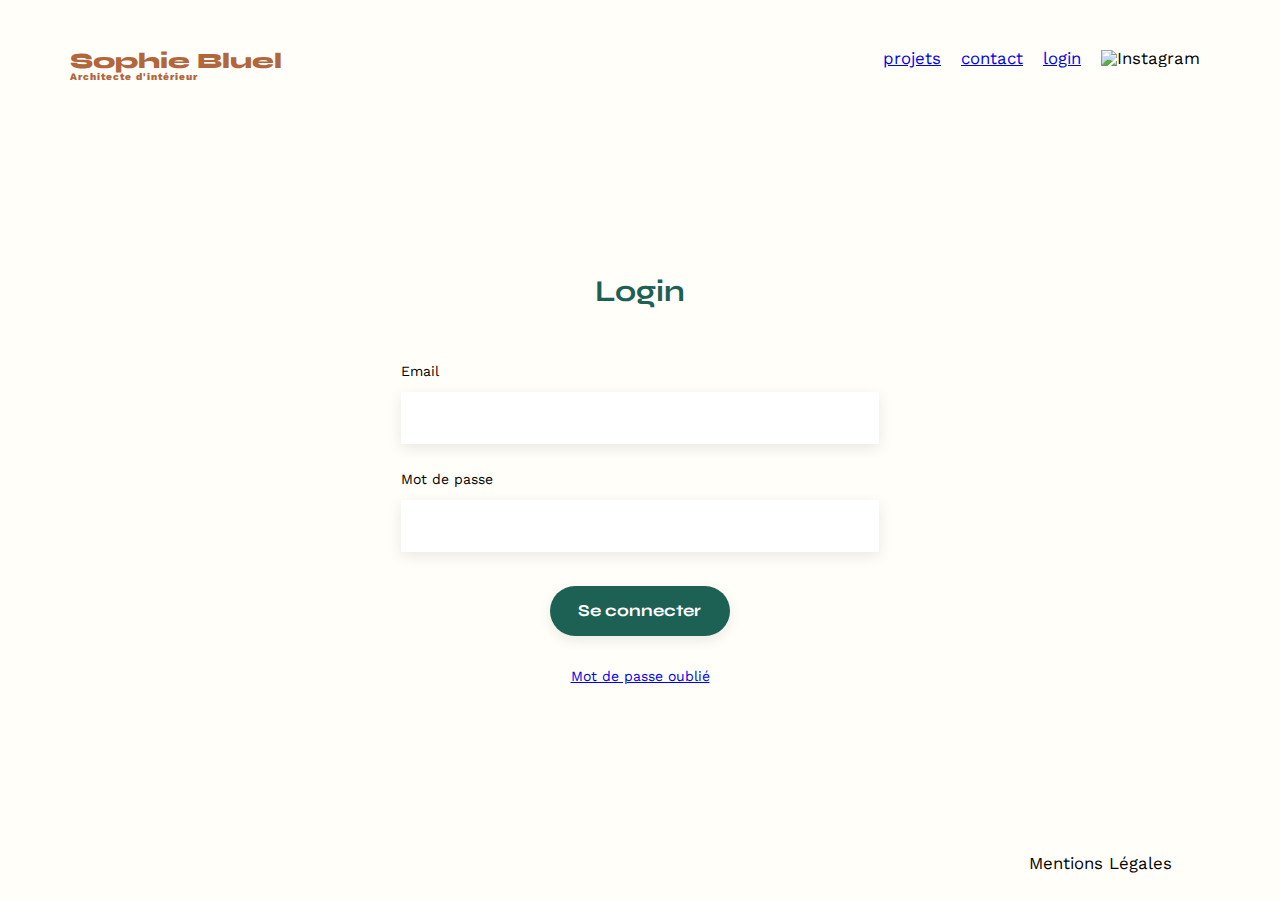
==== FrontEnd/login.html @ 67775b8f "feat: login page integration" ====
<!DOCTYPE html>
<html lang="en">
<head>
  <meta charset="UTF-8">
  <title>Login</title>
  <meta name="viewport" content="width=device-width, initial-scale=1.0">
	<link rel="preconnect" href="https://fonts.googleapis.com">
	<link rel="preconnect" href="https://fonts.gstatic.com" crossorigin>
	<link href="https://fonts.googleapis.com/css2?family=Syne:wght@700;800&family=Work+Sans&display=swap" rel="stylesheet">
	<meta name="description" content="">
	<link rel="stylesheet" href="./assets/style.css">
	<script src="assets/js/script.js" type="module" defer></script>
</head>
<body>
  <header>
	  <h1>Sophie Bluel <span>Architecte d'intérieur</span></h1>
	  <nav>
		  <ul>
			  <li><a href="./index.html">projets</a></li>
			  <li><a href="./index.html/#contact">contact</a></li>
			  <li> <a href="./login.html">login</a></li>
			  <li><img src="./assets/icons/instagram.png" alt="Instagram"></li>
		  </ul>
	  </nav>
  </header>
  <main id="login__container">
    <section id="login">
      <h2>Login</h2>
      <form action="#" method="post">
        <label for="email">Email</label>
        <input type="email" name="email" id="email">
        <label for="password">Mot de passe</label>
        <input type="password" name="password" id="password">
        <input type="submit" value="Se connecter">
      </form>
      <a href="#">Mot de passe oublié</a>
    </section>
    
  </main>
  <footer>
    <nav>
      <ul>
        <li>Mentions Légales</li>
      </ul>
    </nav>
  </footer>
</body>
</html>
---- FrontEnd/assets/style.css ----
/* http://meyerweb.com/eric/tools/css/reset/
   v2.0 | 20110126
   License: none (public domain)
*/

html, body, div, span, applet, object, iframe,
h1, h2, h3, h4, h5, h6, p, blockquote, pre,
a, abbr, acronym, address, big, cite, code,
del, dfn, em, img, ins, kbd, q, s, samp,
small, strike, strong, sub, sup, tt, var,
b, u, i, center,
dl, dt, dd, ol, ul, li,
fieldset, form, label, legend,
table, caption, tbody, tfoot, thead, tr, th, td,
article, aside, canvas, details, embed,
figure, figcaption, footer, header, hgroup,
menu, nav, output, ruby, section, summary,
time, mark, audio, video {
	margin: 0;
	padding: 0;
	border: 0;
	font-size: 100%;
	font: inherit;
	vertical-align: baseline;
}
/* HTML5 display-role reset for older browsers */
article, aside, details, figcaption, figure,
footer, header, hgroup, menu, nav, section {
	display: block;
}
body {
	line-height: 1;
}
ol, ul {
	list-style: none;
}
blockquote, q {
	quotes: none;
}
blockquote:before, blockquote:after,
q:before, q:after {
	content: '';
	content: none;
}
table {
	border-collapse: collapse;
	border-spacing: 0;
}
/** end reset css**/
html, body {
	height: 100%;
}
body {
	display: flex;
	flex-direction: column;
	max-width: 1140px;
	margin:auto;
	font-family: 'Work Sans' ;
	font-size: 14px;
	background-color: #FFFEF8;
}
header {
	display: flex;
	justify-content: space-between;
	margin: 50px 0
}
section {
	margin: 50px 0
}

h1{
	display: flex;
	flex-direction: column;
	font-family: 'Syne';
	font-size: 22px;
	font-weight: 800;
	color: #B1663C
}

h1 > span {
	font-family: 'Work Sans';
	font-size:10px;
	letter-spacing: 0.1em;
;
}

h2{
	font-family: 'Syne';
	font-weight: 700;
	font-size: 30px;
	color: #1D6154
}
nav ul {
	display: flex;
	align-items: center;
	list-style-type: none;

}
nav li {
	padding: 0 10px;
	font-size: 1.2em;
}

li:hover {
	color: #B1663C;
	cursor: pointer;
}
#introduction {
	display: flex;
	align-items: center;
}
#introduction figure {
	flex: 1
}
#introduction img {
	display: block;
	margin: auto;
	width: 80%;
}

#introduction article {
	flex: 1
}
#introduction h2 {
	margin-bottom: 1em;
}

#introduction p {
	margin-bottom: 0.5em;
}
#portfolio h2 {
	text-align: center;
	margin-bottom: 1em;
}

.filter {
	display: flex;
	justify-content: center;
	gap: 10px;
	margin: 50px 0;
}

.filter li {
	cursor: pointer;
	padding: 10px 15px;
	border-radius: 20px;
	border: 1px solid #1D6154;
	color: #1D6154;
	font-family: 'Syne';
	font-weight: bold;
}

.filter .active {
	background-color: #1D6154;
	color: #FFFFFF;
}

.gallery {
	width: 100%;
	display: grid;
	grid-template-columns: 1fr 1fr 1fr;
	grid-column-gap: 20px;
	grid-row-gap: 20px;
}

.gallery img {
	width: 100%;
}
#contact {
	width: 50%;
margin: auto;
}
#contact > * {
	text-align: center;

}
#contact h2{
	margin-bottom: 20px;
}
#contact form, #login form{
	text-align: left;
	margin-top:30px;
	display: flex;
	flex-direction: column;
}

#contact input, #login input {
	height: 50px;
	font-size: 1.2em;
	border: none;
	box-shadow: 0px 4px 14px rgba(0, 0, 0, 0.09);
}
#contact label, #login label {
	margin: 2em 0 1em 0;
}
#contact textarea {
	border: none;
	box-shadow: 0px 4px 14px rgba(0, 0, 0, 0.09);
}

input[type="submit"]{
	font-family: 'Syne';
	font-weight: 700;
	color: white;
	background-color: #1D6154;
	margin : 2em auto ;
	width: 180px;
	text-align: center;
	border-radius: 60px ;
}

footer nav ul {
	display: flex;
	justify-content: flex-end;
	margin: 2em
}

#login__container {
	display: flex;
	justify-content: center;
	align-items: center;;
	flex: 1;
}

#login {
	display: flex;
	flex-direction: column;
	justify-content: center;
	align-items: center;
	width: 60%;	
}

#login form {
	width: 70%;
}
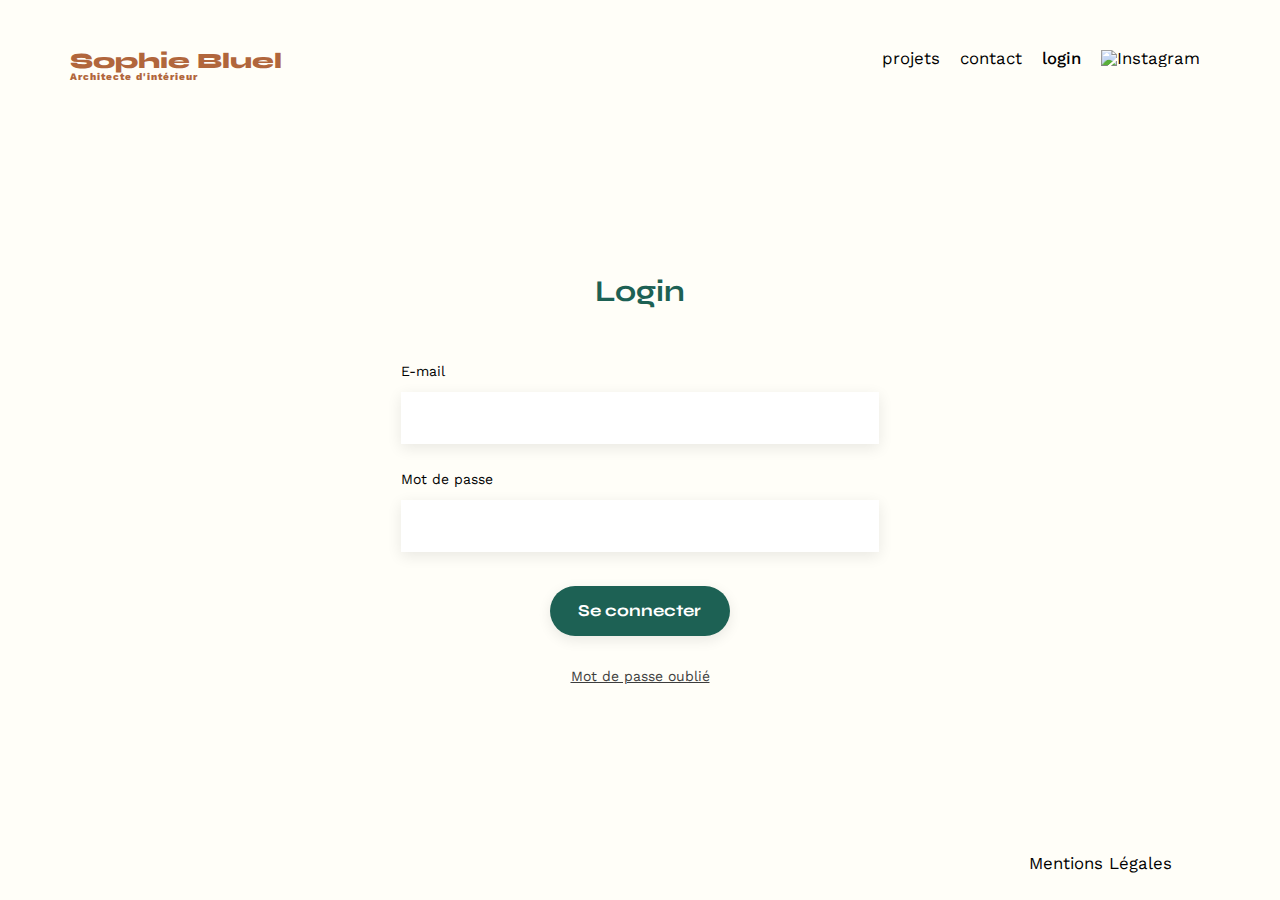
==== commit 412cc62a: "refacto: update architecture" ====
--- a/FrontEnd/login.html
+++ b/FrontEnd/login.html
@@ -6,7 +6,7 @@
   <meta name="viewport" content="width=device-width, initial-scale=1.0">
 	<link rel="preconnect" href="https://fonts.googleapis.com">
 	<link rel="preconnect" href="https://fonts.gstatic.com" crossorigin>
-	<link href="https://fonts.googleapis.com/css2?family=Syne:wght@700;800&family=Work+Sans&display=swap" rel="stylesheet">
+	<link href="https://fonts.googleapis.com/css2?family=Syne:wght@700;800&family=Work+Sans:wght@400;500&display=swap" rel="stylesheet">
 	<meta name="description" content="">
 	<link rel="stylesheet" href="./assets/style.css">
 	<script src="assets/js/script.js" type="module" defer></script>
@@ -18,7 +18,7 @@
 		  <ul>
 			  <li><a href="./index.html">projets</a></li>
 			  <li><a href="./index.html/#contact">contact</a></li>
-			  <li> <a href="./login.html">login</a></li>
+			  <li> <a class="active" href="./login.html">login</a></li>
 			  <li><img src="./assets/icons/instagram.png" alt="Instagram"></li>
 		  </ul>
 	  </nav>
@@ -26,11 +26,11 @@
   <main id="login__container">
     <section id="login">
       <h2>Login</h2>
-      <form action="#" method="post">
-        <label for="email">Email</label>
-        <input type="email" name="email" id="email">
+      <form>
+        <label for="email">E-mail</label>
+        <input type="email" name="email" id="email" autocomplete="email">
         <label for="password">Mot de passe</label>
-        <input type="password" name="password" id="password">
+        <input type="password" name="password" id="password" autocomplete="current-password">
         <input type="submit" value="Se connecter">
       </form>
       <a href="#">Mot de passe oublié</a>
--- a/FrontEnd/assets/style.css
+++ b/FrontEnd/assets/style.css
@@ -105,6 +105,17 @@
 	color: #B1663C;
 	cursor: pointer;
 }
+
+li a {
+	text-decoration: none;
+	color: black;
+}
+
+li a.active {
+	font-family: 'Work Sans';
+	font-weight: 500;
+}
+
 #introduction {
 	display: flex;
 	align-items: center;
@@ -234,4 +245,9 @@
 	width: 70%;
 }
 
-
+#login a {
+	color: #3D3D3D;
+	font-weight: semibold;
+}
+
+
